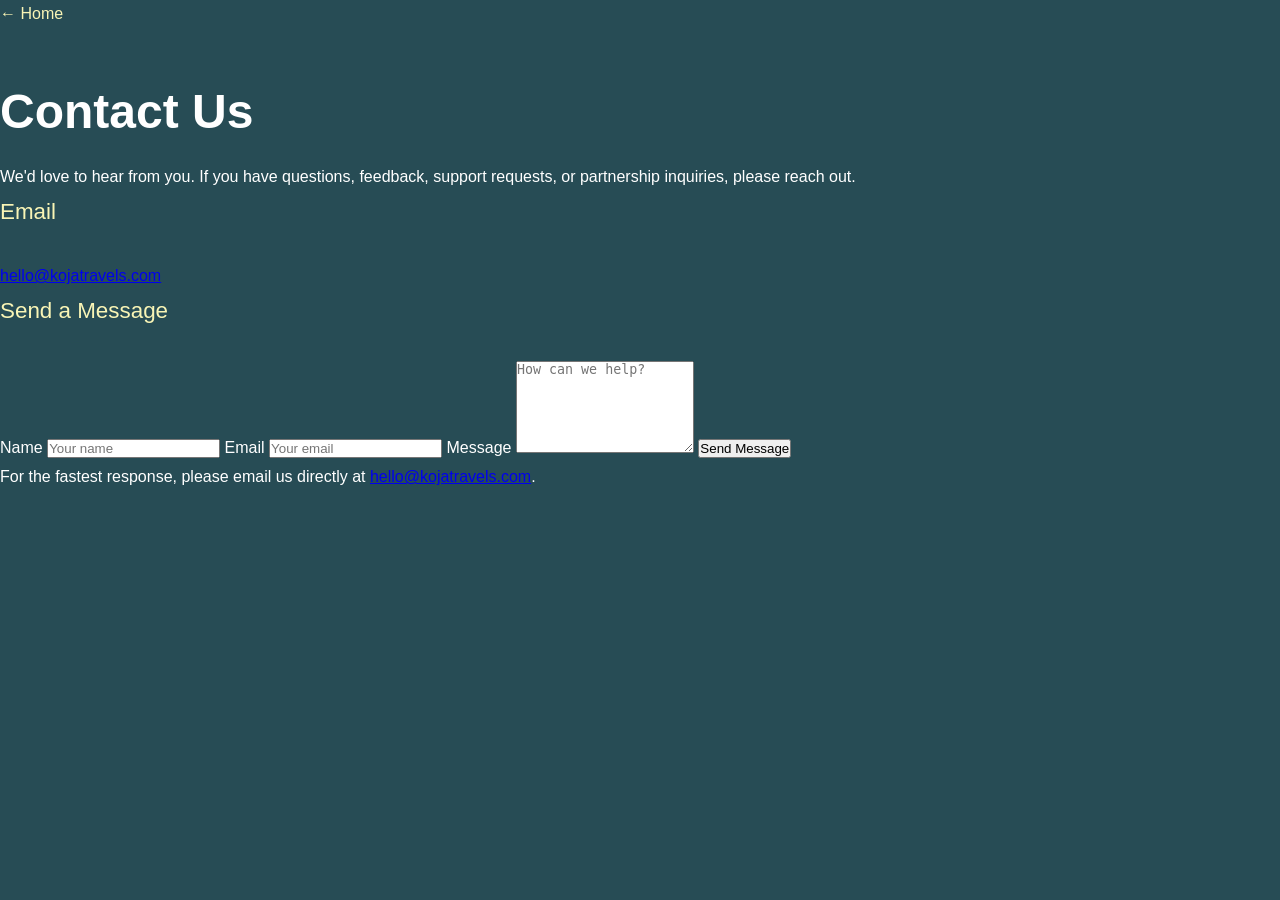
==== contact.html @ 6f62b70b "Create contact.html" ====
<!DOCTYPE html>
<html lang="en">
<head>
    <meta charset="UTF-8">
    <meta name="viewport" content="width=device-width, initial-scale=1.0">
    <title>Contact Us - Koja Travels</title>
    <link rel="stylesheet" href="style.css">
</head>
<body>

    <main class="legal-container">

        <a href="index.html" class="back-link">← Home</a>

        <h1>Contact Us</h1>

        <p>
            We'd love to hear from you. If you have questions, feedback,
            support requests, or partnership inquiries, please reach out.
        </p>

        <h2>Email</h2>

        <p>
            <a href="mailto:hello@kojatravels.com">
                hello@kojatravels.com
            </a>
        </p>

        <h2>Send a Message</h2>

        <form class="contact-form">

            <label for="name">Name</label>
            <input type="text" id="name" placeholder="Your name">

            <label for="email">Email</label>
            <input type="email" id="email" placeholder="Your email">

            <label for="message">Message</label>
            <textarea id="message" rows="6" placeholder="How can we help?"></textarea>

            <button type="submit">Send Message</button>

        </form>

        <p class="contact-note">
            For the fastest response, please email us directly at
            <a href="mailto:hello@kojatravels.com">hello@kojatravels.com</a>.
        </p>

    </main>

</body>
</html>
---- style.css ----
:root {
    --primary: #274C55;
    --secondary: #F9F5B6;
    --white: #ffffff;
}

* {
    margin: 0;
    padding: 0;
    box-sizing: border-box;
}

body {
    background: var(--primary);
    color: var(--white);
    font-family: -apple-system, BlinkMacSystemFont, "Segoe UI", sans-serif;
    line-height: 1.8;
}

.container {
    max-width: 900px;
    margin: 0 auto;
    padding: 60px 24px;
    text-align: center;
}

.logo {
    width: 220px;
    border-radius: 24px;
    margin-bottom: 30px;
}

h1 {
    font-size: 3rem;
    margin-bottom: 8px;
}

h2 {
    color: var(--secondary);
    font-size: 1.4rem;
    margin-bottom: 30px;
    font-weight: 500;
}

.description {
    max-width: 700px;
    margin: 0 auto 50px;
    font-size: 1.15rem;
}

.about {
    text-align: left;
    margin: 0 auto 60px;
    max-width: 750px;
}

.about h3 {
    color: var(--secondary);
    margin-bottom: 20px;
    text-align: center;
}

.about p {
    margin-bottom: 18px;
}

.contact {
    margin-bottom: 50px;
}

.contact h3 {
    color: var(--secondary);
    margin-bottom: 12px;
}

.contact a {
    color: var(--secondary);
    text-decoration: none;
    font-size: 1.1rem;
}

.footer-links {
    display: flex;
    justify-content: center;
    gap: 12px;
    flex-wrap: wrap;
}

.footer-links a {
    color: var(--secondary);
    text-decoration: none;
}

.page {
    max-width: 900px;
    margin: 0 auto;
    padding: 60px 24px;
}

.page h1 {
    margin-bottom: 30px;
}

.page p {
    margin-bottom: 18px;
}

.back-link {
    display: inline-block;
    margin-bottom: 40px;
    color: var(--secondary);
    text-decoration: none;
}

@media (max-width: 768px) {

    .logo {
        width: 180px;
    }

    h1 {
        font-size: 2.25rem;
    }

    h2 {
        font-size: 1.2rem;
    }

    .description {
        font-size: 1rem;
    }
}
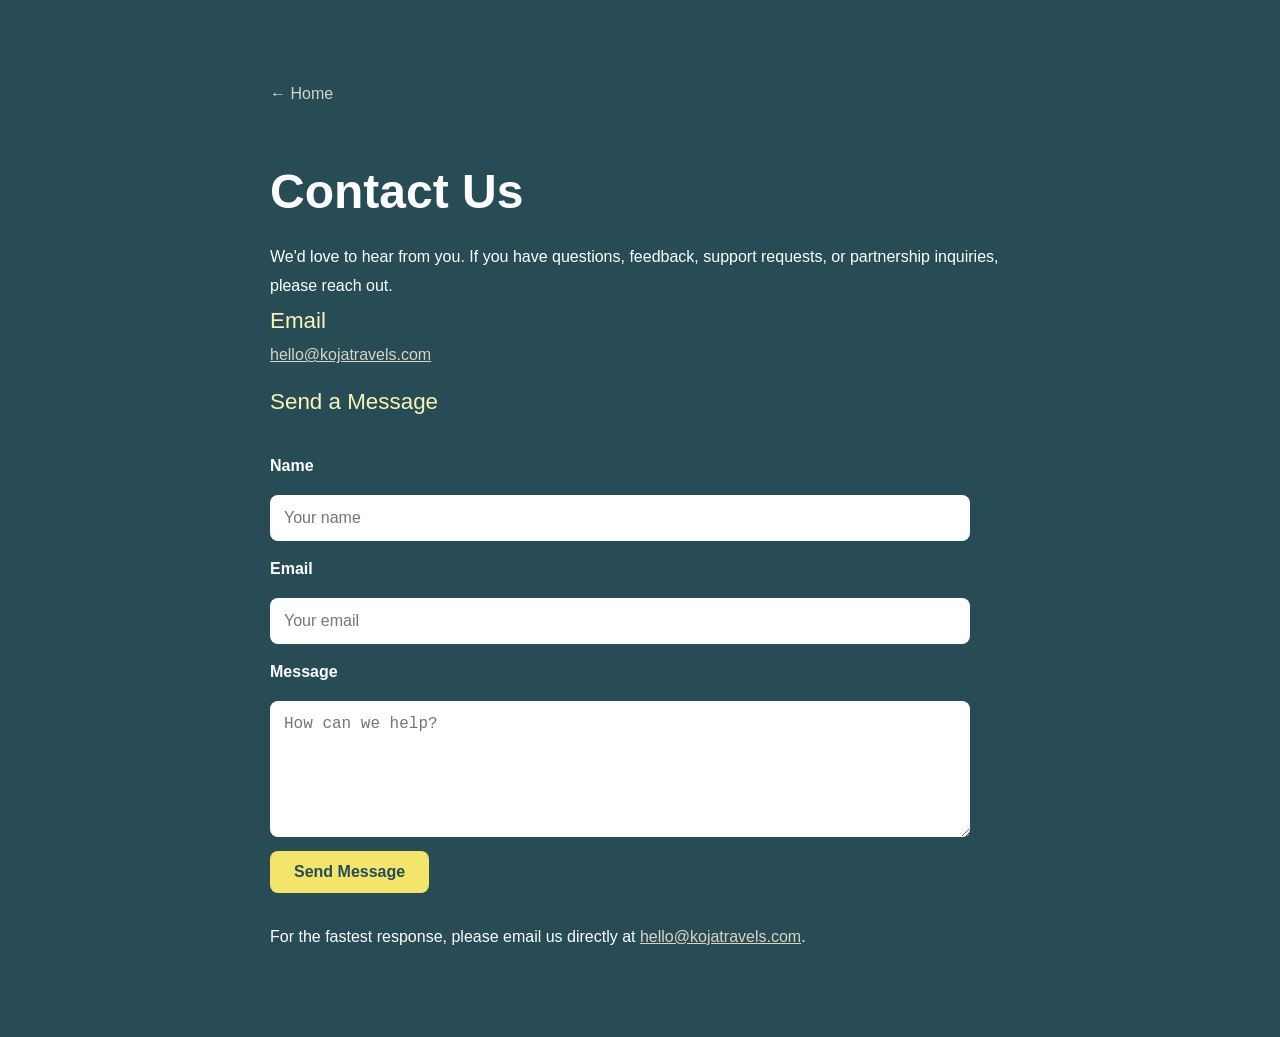
==== commit f76dc6e4: "Update contact.html" ====
--- a/contact.html
+++ b/contact.html
@@ -29,16 +29,16 @@
 
         <h2>Send a Message</h2>
 
-        <form class="contact-form">
+        <form class="contact-form" id="contactForm">
 
             <label for="name">Name</label>
-            <input type="text" id="name" placeholder="Your name">
+            <input type="text" id="name" placeholder="Your name" required>
 
             <label for="email">Email</label>
-            <input type="email" id="email" placeholder="Your email">
+            <input type="email" id="email" placeholder="Your email" required>
 
             <label for="message">Message</label>
-            <textarea id="message" rows="6" placeholder="How can we help?"></textarea>
+            <textarea id="message" rows="6" placeholder="How can we help?" required></textarea>
 
             <button type="submit">Send Message</button>
 
@@ -51,5 +51,15 @@
 
     </main>
 
+    <script>
+        document.getElementById('contactForm').addEventListener('submit', function(event) {
+            event.preventDefault();
+
+            alert('Thank you for your message. Our team will get back to you shortly.');
+
+            this.reset();
+        });
+    </script>
+
 </body>
 </html>
--- a/style.css
+++ b/style.css
@@ -130,3 +130,108 @@
         font-size: 1rem;
     }
 }
+
+.contact-form {
+    max-width: 600px;
+    margin: 30px 0;
+    display: flex;
+    flex-direction: column;
+    gap: 14px;
+}
+
+.contact-form label {
+    font-weight: 600;
+}
+
+.contact-form input,
+.contact-form textarea {
+    padding: 12px;
+    border-radius: 8px;
+    border: none;
+    font-size: 16px;
+}
+
+.contact-form button {
+    width: fit-content;
+    padding: 12px 24px;
+    border: none;
+    border-radius: 8px;
+    cursor: pointer;
+    font-size: 16px;
+    font-weight: 600;
+    background: #f3e56b;
+    color: #214f5a;
+}
+
+.contact-form button:hover {
+    opacity: 0.9;
+}
+
+.contact-note {
+    margin-top: 20px;
+}
+
+/* Contact page layout */
+
+.legal-container {
+    max-width: 900px;
+    margin: 0 auto;
+    padding: 80px;
+}
+
+/* Make email links use brand color instead of blue */
+
+.legal-container a {
+    color: #D9D4C1;
+}
+
+.legal-container a:hover {
+    opacity: 0.8;
+}
+
+/* Contact form styling */
+
+.contact-form {
+    max-width: 700px;
+    margin-top: 30px;
+    display: flex;
+    flex-direction: column;
+    gap: 14px;
+}
+
+.contact-form label {
+    font-weight: 600;
+}
+
+.contact-form input,
+.contact-form textarea {
+    padding: 14px;
+    border: none;
+    border-radius: 8px;
+    font-size: 16px;
+}
+
+.contact-form button {
+    width: fit-content;
+    padding: 12px 24px;
+    border: none;
+    border-radius: 8px;
+    cursor: pointer;
+    font-size: 16px;
+    font-weight: 600;
+    background: #F3E56B;
+    color: #274C55;
+}
+
+.contact-form button:hover {
+    opacity: 0.9;
+}
+
+.legal-container h2 {
+    margin-bottom: 0;
+}
+
+.legal-container h2 + p {
+    margin-top: 0;
+    margin-bottom: 12px;
+}
